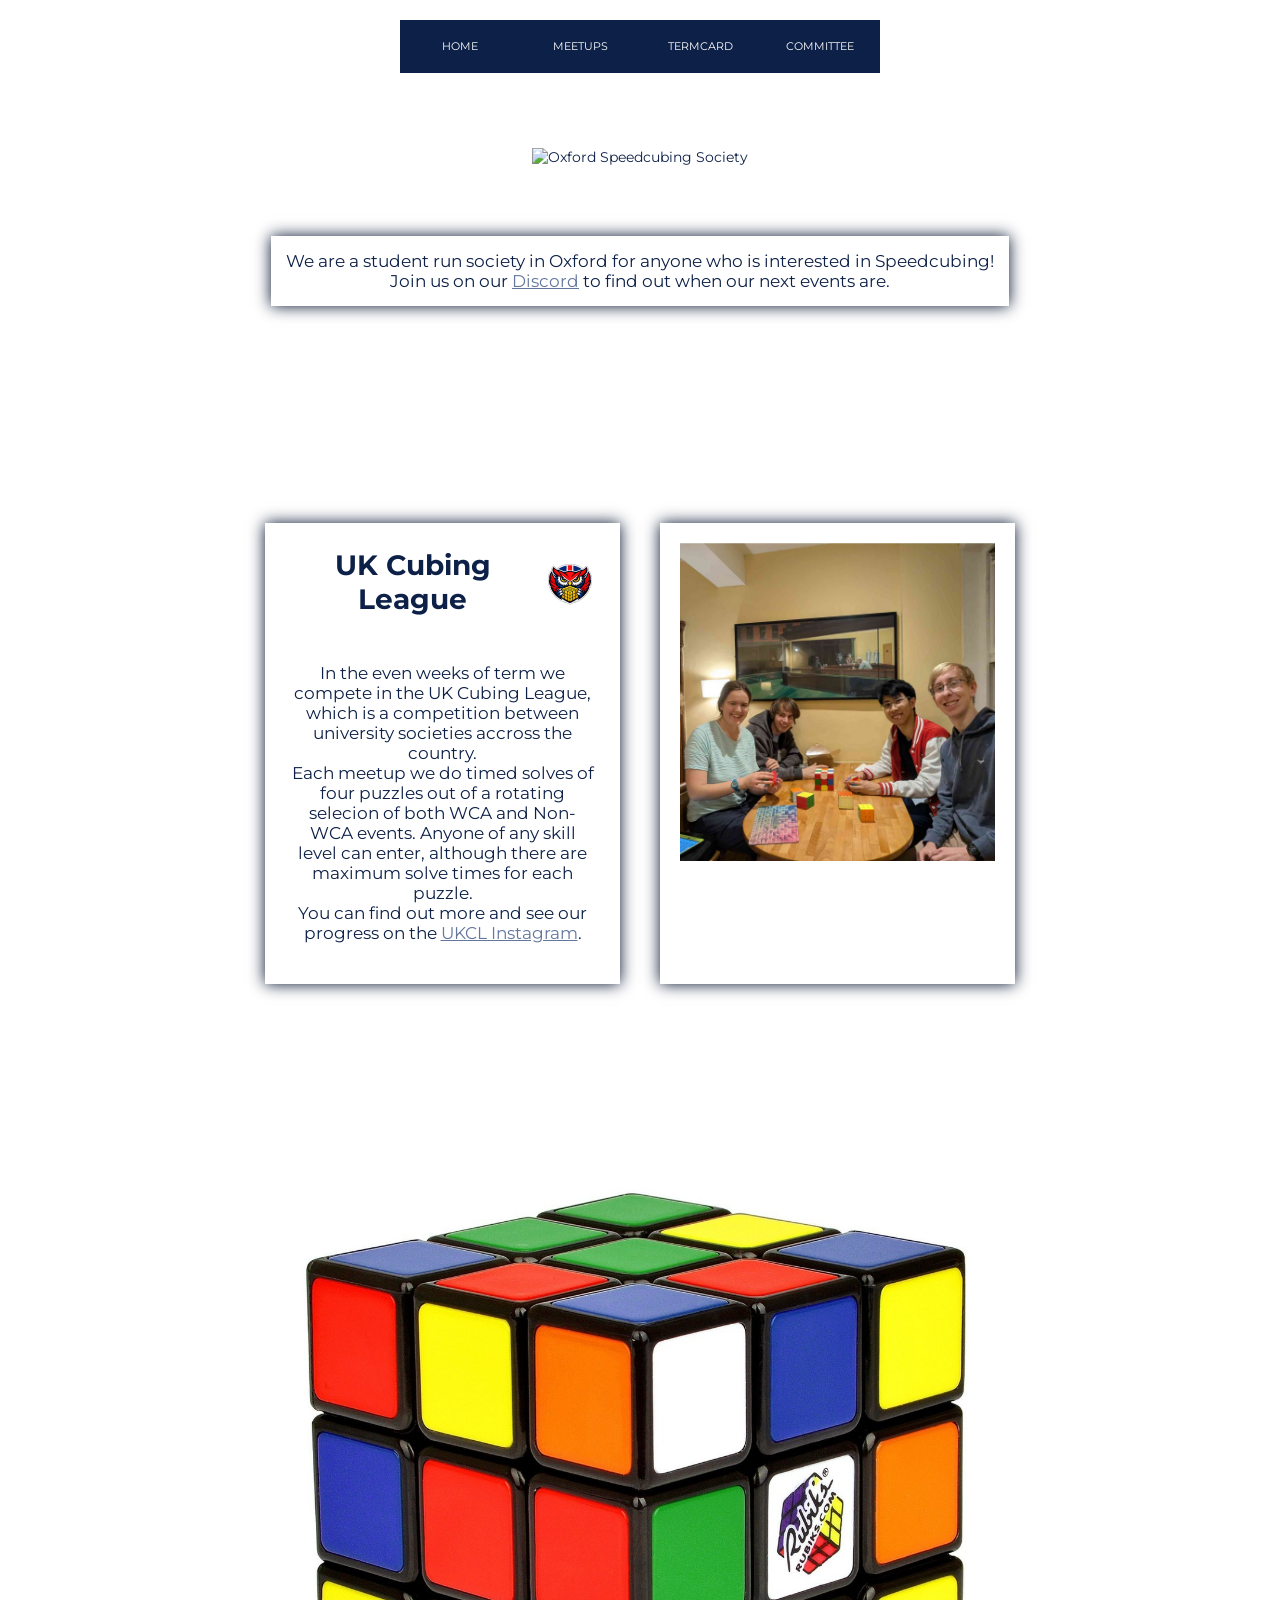
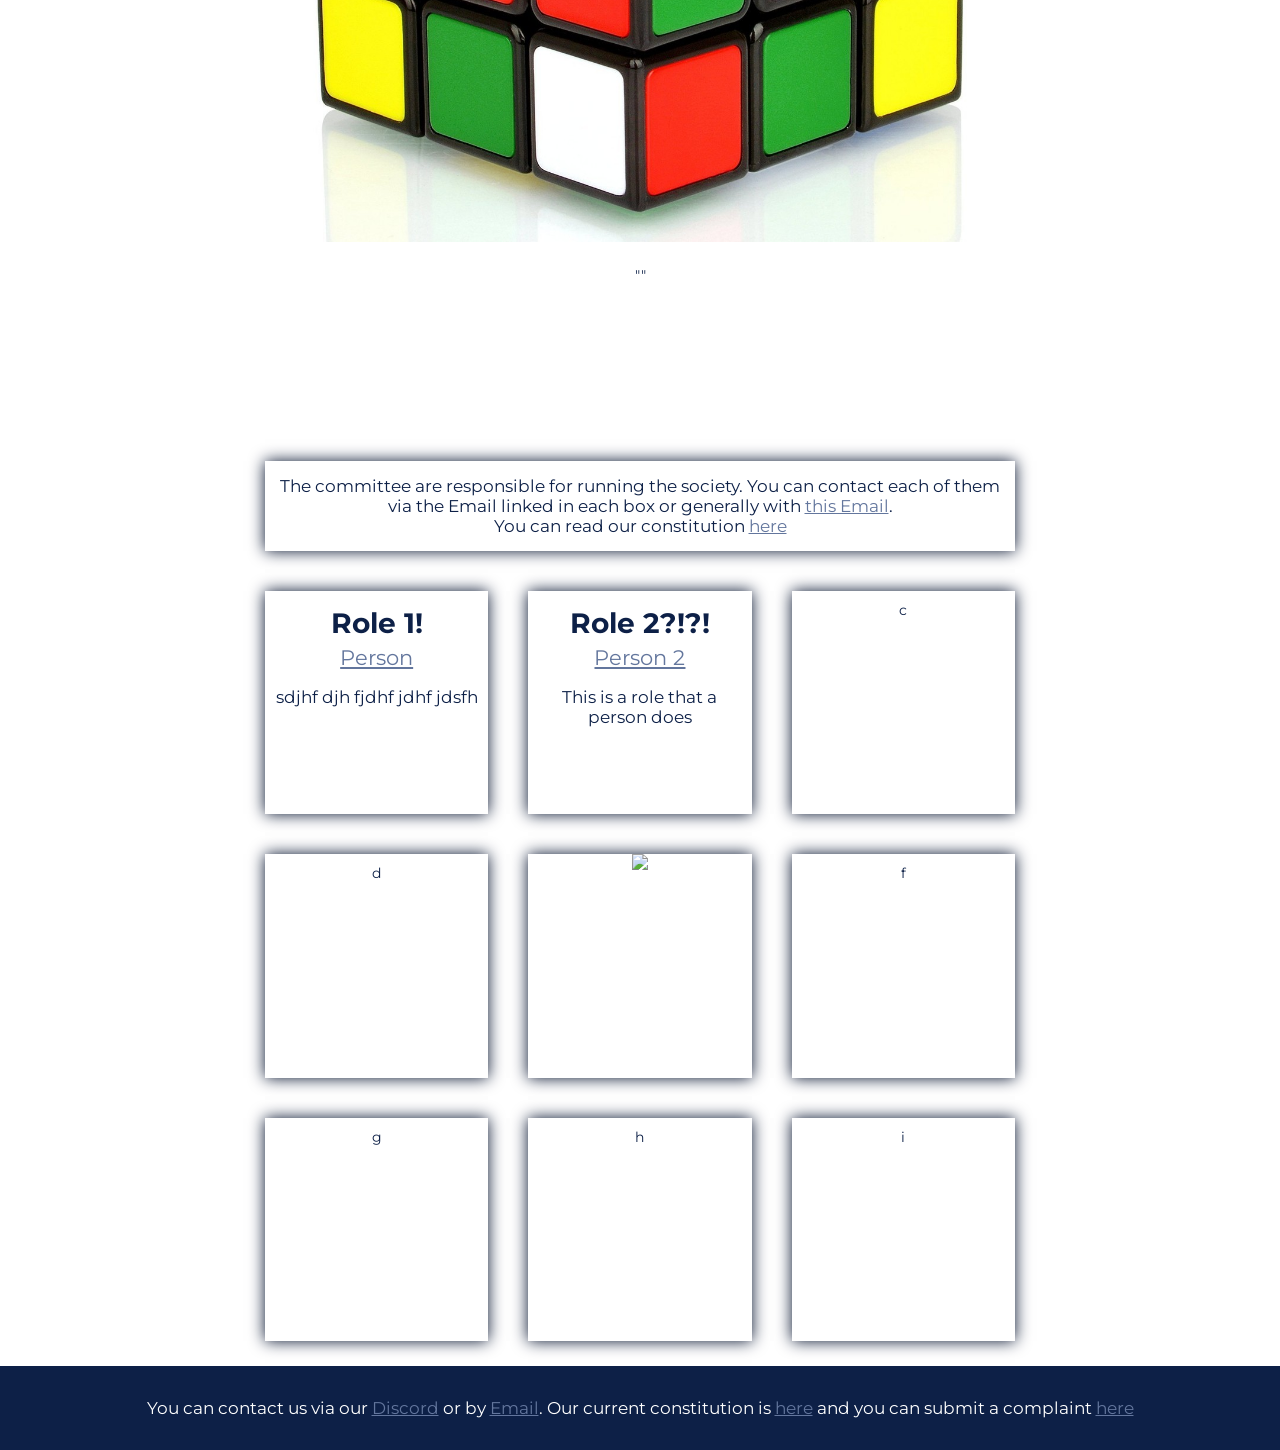
==== website2.html @ a96a406e "Add files via upload" ====
<!DOCTYPE html>
<html lang="en">
    <head>
        <meta charset="UTF-8">
        <meta name="viewport" content="width=device-width, initial-scale=1.0">
        <meta http-equiv="X-UA-Compatible" content="ie=edge">
        <title>Oxford Speedcubing Society</title>
        <link rel="stylesheet" href="style2.css">
        <link rel="icon" href="Logos/Square-Logo.svg" type="image/x-icon">   
        <link href='https://fonts.googleapis.com/css?family=Montserrat' rel='stylesheet'>
    </head>


    <div class="header">
        <ul>
            <li><a href="#home">HOME</a></li>
            <li><a href="#meetups">MEETUPS</a></li>
            <li><a href="#termcard">TERMCARD</a></li>
            <li><a href="#committee">COMMITTEE</a></li>
        </ul>
    </div>

    <body>
        <section id="home">
            <img src="Logos/Full-Logo-Transparent.svg" alt="Oxford Speedcubing Society" style = "max-width:90%; margin:30px">
        
            <div class="white_box">
                <p>We are a student run society in Oxford for anyone who is interested in Speedcubing!<br>
                Join us on our <a href="https://discord.gg/g8TQzC7ckt";>Discord</a> to find out when our next events are.</p>
                <!--this is a temporary link which will expire-->
            </div>

        </section>
            

        

        
        </section>

        <section id="meetups">
            
            <h1>Meetups</h1>
            <div class="meetups">
                <div>
                    <div style="display: flex; margin: 0px;box-shadow:none ;"><h2> UK Cubing League </h2> <img src="UKCL Logo.png" alt="UKCL Logo" style = "width:60px;height:60px;margin:0px"></div>
                    <p>
                        In the even weeks of term we compete in the UK Cubing League, which is a competition 
                        between university societies accross the country.
                        <br>
                        Each meetup we do timed solves of four puzzles out of a rotating selecion of both WCA and Non-WCA events. Anyone of any skill level can enter, although there are maximum solve times for each puzzle.
                        <br>
                        You can find out more and see our progress on the  <a href="https://www.instagram.com/cubingleague.uk/">UKCL Instagram</a>.
                        </p>
                </div>
                <div class="hide-mobile">
                    <img src = "UKCL_meetup_square.jpg" alt="A meetup for UKCL" style="width: 100%;padding:10px;box-sizing: border-box;">
                </div>
            </div>
        </section>

        <section id="termcard">
            <h1>Termcard</h1>

            <div style="max-width: 100%; padding: 20px;background-color: white;"><img src="rubiks_cube.jpg" alt ="the termcard" style = "max-width: 100%;"></div>
  ""    </section>

        <section id="committee">
            <h1>The Committee</h1>
            
            <div class="white_box">
                <p>
                The committee are responsible for running the society.
                You can contact each of them via the Email linked in each box or generally with
                <a href="mailto:a@a.com">this Email</a>.
                <br>
                You can read our constitution 
                <a href="generic-constitution.pdf">here</a>
                </p>
            </div>
               
            <div class="commitee">
                <div>
                    <h2>Role 1!</h2>
                    <a href="mailto:a@a.com" class="committee-roll">Person</a>
                    <p>
                    sdjhf djh fjdhf jdhf jdsfh 
                    </p>
                </div>

                <div>
                <h2>Role 2?!?!</h2>
                <a href="mailto:b@b.com" class="committee-roll">Person 2</a>
                <p>
                    This is a role that a person does 
                </p>
                </div>

                <div>c</div>
                <div>d</div>
                <div class="hide-mobile" style="padding: 0;">
                    <img src="Logos/Square-Logo-Transparent-Blue.svg"><img>
                </div>
                <div>f</div>
                <div>g</div>
                <div>h</div>
                <div>i</div>
            </div>
        </section>

        <footer>
            <p> You can contact us via our
            <a href="www.discord.com">Discord</a>
            or by
            <a href="mailto:a@a.com"> Email</a>.
            Our current constitution is 
            <a href="generic-constitution.pdf">here</a>
            and you can submit a complaint 
            <a href="Complaint.com">here</a>

            </p>
        </footer>
    
    
    </body>
---- style2.css ----
:root {
  --oscs-blue: #203763;
  --oscs-darker-blue: #04112d;
  --oscs-dark-blue: #0D2047;
  --oscs-med-blue: #3c537f;
  --oscs-light-blue: #63769d;

  scroll-behavior: smooth;
  scroll-padding-top: 100px;
}

body {
    background-image: url(Images/background.jpeg);
    background-position: center;
    display: flex;
    flex-direction: column;
    align-items: center;
    text-align: center;
    min-height: 100vh;
    width:90%;
    max-width: 750px;
    margin: auto;

    color: var(--oscs-dark-blue);
    font-size: 14px;
    font-family: 'Montserrat', sans-serif;
}
section {
    margin: 25px 0;
}

.header {
  position: sticky;
  top: 20px;

  display: block;
  background-color: var(--oscs-dark-blue);
  max-width:480px;
  width:90%;
  margin: 20px auto;
  font-size: 75%;
}
footer {
    display: block;
    width: 100vw;
    margin-top: auto;
    margin-bottom: 0px;
    background-color: var(--oscs-dark-blue);

    color: white;
}

ul {
  list-style-type: none;
  margin: 0;
  padding: 0;
  display: flex;
}
ul li {
  justify-content: space-evenly;
  width: calc(100%/4);
}
ul li a {
  display: flex;
  align-items: center;
  justify-content: center;
  width: 100%;
  height: 100%;
  box-sizing: border-box;
  color: white;
  text-decoration: none;
  padding:20px 0;
}
ul li:hover {
  background-color: var(--oscs-darker-blue);
}

h1 {
    color:white;
    font-size: 300%;
    margin-bottom: 40px;
}
h2 {
  font-size: 200%;
  margin:5px
}
a {
    color: var(--oscs-light-blue);
}
p {
  font-size: 120%;
  padding: 15px;
}


.white_box {
  background-color: white;
  width:100%;
  margin: 40px 0;
  box-shadow: 0 0 15px var(--oscs-darker-blue);
}

.meetups {
  display: grid;
  grid-template-columns: repeat(2,1fr);
  gap: 40px;
}
@media (max-width: 1000px) {
  .hide-mobile {
    display:none
  }
  .meetups {
    grid-template-columns: 100%;
  }
}
.meetups div {
    background-color: white;
    place-items: center;
    padding: 10px;
    box-shadow: 0 0 15px var(--oscs-darker-blue);
    padding: 10px;
}

.commitee {
  display: grid;
  grid-template-columns: repeat(3,minmax(0, 1fr));
  gap:40px;
}
@media (max-width: 1000px) {
  .commitee {
    grid-template-columns: repeat(2,minmax(0, 1fr));
  }
}
.commitee div{
    background-color: white;
    box-sizing: border-box;
    padding: 10px;
    aspect-ratio: 1/1;
    width: auto;
    min-height: 0;
    box-shadow: 0 0 15px var(--oscs-darker-blue);
}
@media (max-width: 700px) {
  .commitee {
    grid-template-columns: repeat(1,minmax(0, 1fr));
  }
  .commitee div{
    aspect-ratio: none;
    }
}
.committee-roll{
    font-size: 150%;
    margin: 10px;
}
.commitee p{
    padding: 0px;
}
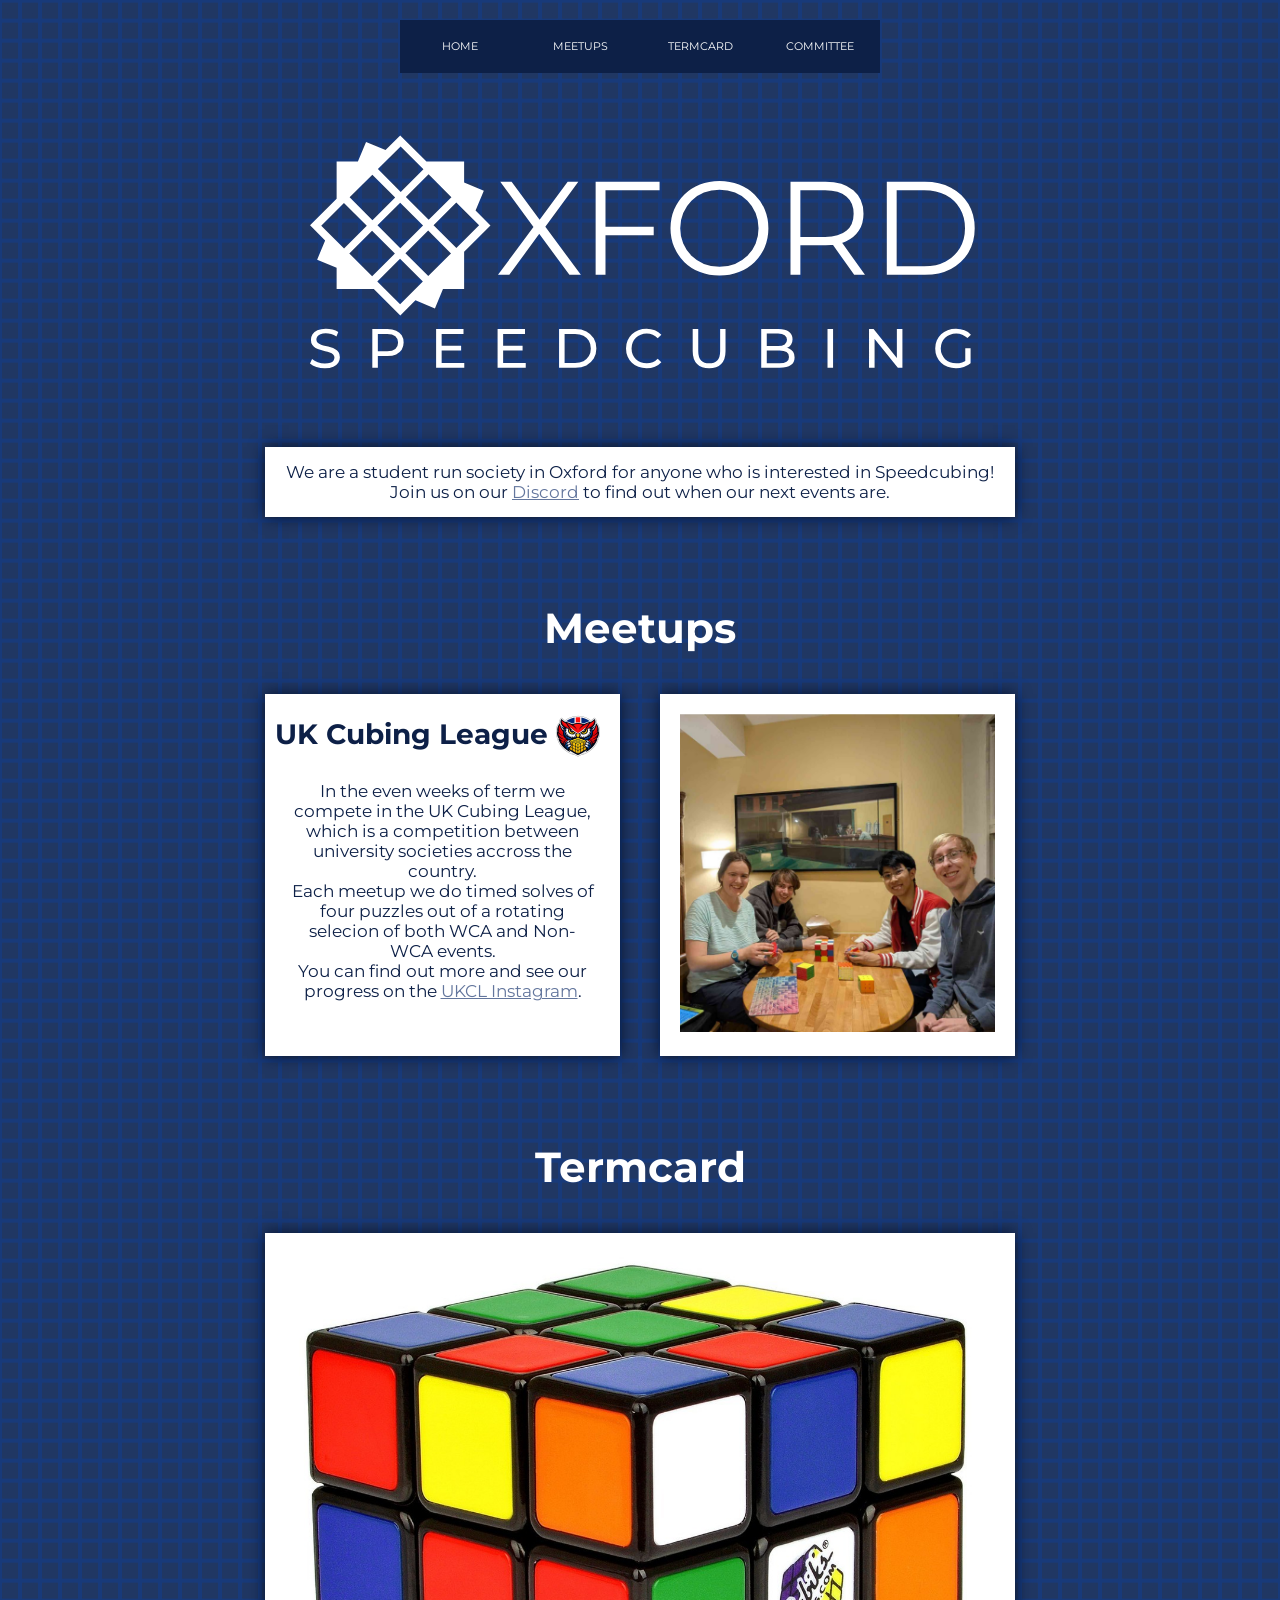
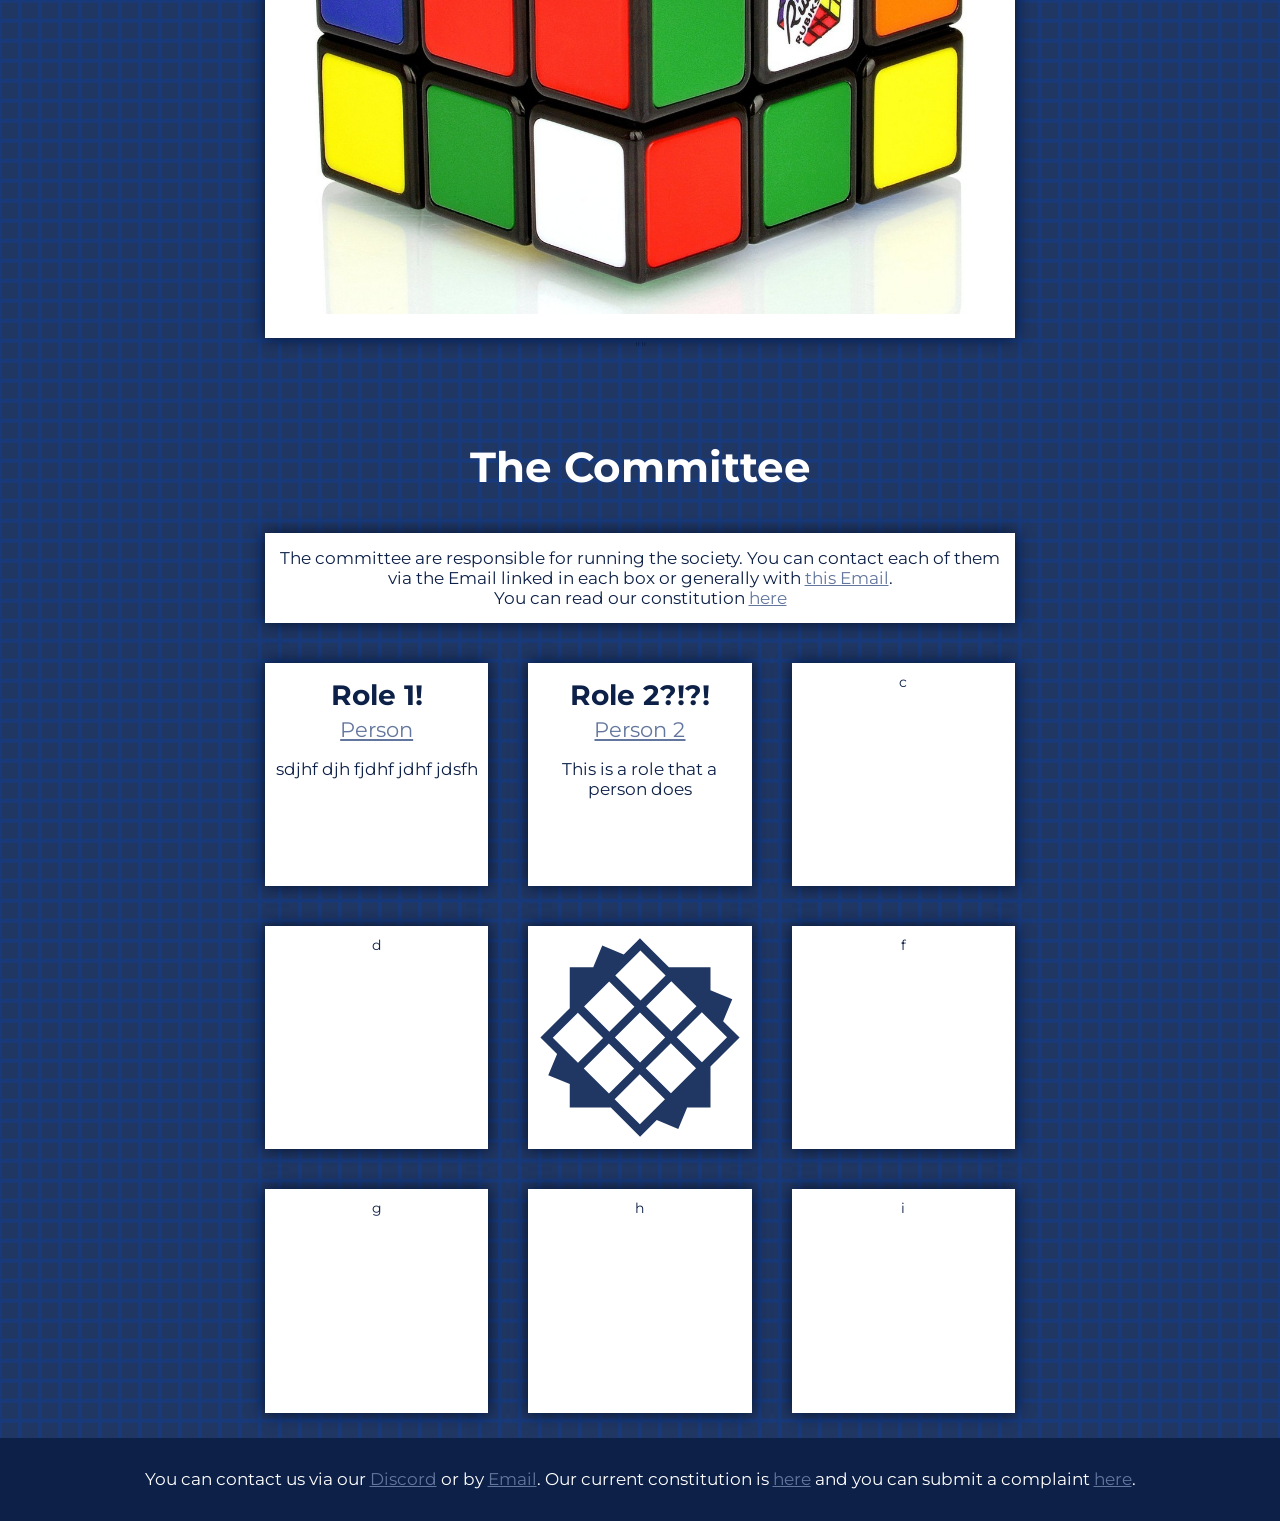
==== commit 7d8f5e5a: "Add files via upload" ====
--- a/website2.html
+++ b/website2.html
@@ -11,7 +11,7 @@
     </head>
 
 
-    <div class="header">
+    <div class="header" style="margin-bottom: 0;">
         <ul>
             <li><a href="#home">HOME</a></li>
             <li><a href="#meetups">MEETUPS</a></li>
@@ -24,8 +24,8 @@
         <section id="home">
             <img src="Logos/Full-Logo-Transparent.svg" alt="Oxford Speedcubing Society" style = "max-width:90%; margin:30px">
         
-            <div class="white_box">
-                <p>We are a student run society in Oxford for anyone who is interested in Speedcubing!<br>
+            <div class="white_box" style="margin-bottom: 0";>
+                <p style="margin-bottom: 0";>We are a student run society in Oxford for anyone who is interested in Speedcubing!<br>
                 Join us on our <a href="https://discord.gg/g8TQzC7ckt";>Discord</a> to find out when our next events are.</p>
                 <!--this is a temporary link which will expire-->
             </div>
@@ -43,12 +43,12 @@
             <h1>Meetups</h1>
             <div class="meetups">
                 <div>
-                    <div style="display: flex; margin: 0px;box-shadow:none ;"><h2> UK Cubing League </h2> <img src="UKCL Logo.png" alt="UKCL Logo" style = "width:60px;height:60px;margin:0px"></div>
-                    <p>
+                    <div style="display: flex; margin: 0px;box-shadow:none;padding: 0;"><h2 style="margin: 0;padding: 0;"> UK Cubing League </h2> <img src="UKCL Logo.png" alt="UKCL Logo" style = "width:60px;margin:0px;padding: 0px;"></div>
+                    <p style="padding-top: 0;">
                         In the even weeks of term we compete in the UK Cubing League, which is a competition 
                         between university societies accross the country.
                         <br>
-                        Each meetup we do timed solves of four puzzles out of a rotating selecion of both WCA and Non-WCA events. Anyone of any skill level can enter, although there are maximum solve times for each puzzle.
+                        Each meetup we do timed solves of four puzzles out of a rotating selecion of both WCA and Non-WCA events. 
                         <br>
                         You can find out more and see our progress on the  <a href="https://www.instagram.com/cubingleague.uk/">UKCL Instagram</a>.
                         </p>
@@ -62,7 +62,7 @@
         <section id="termcard">
             <h1>Termcard</h1>
 
-            <div style="max-width: 100%; padding: 20px;background-color: white;"><img src="rubiks_cube.jpg" alt ="the termcard" style = "max-width: 100%;"></div>
+            <div style="max-width: 100%; padding: 20px;background-color: white;box-shadow: 0 0 15px var(--oscs-darker-blue);"><img src="rubiks_cube.jpg" alt ="the termcard" style = "max-width: 100%;"></div>
   ""    </section>
 
         <section id="committee">
@@ -116,7 +116,7 @@
             Our current constitution is 
             <a href="generic-constitution.pdf">here</a>
             and you can submit a complaint 
-            <a href="Complaint.com">here</a>
+            <a href="Complaint.com">here</a>.
 
             </p>
         </footer>
--- a/style2.css
+++ b/style2.css
@@ -145,7 +145,8 @@
     grid-template-columns: repeat(1,minmax(0, 1fr));
   }
   .commitee div{
-    aspect-ratio: none;
+    aspect-ratio: auto;
+
     }
 }
 .committee-roll{
